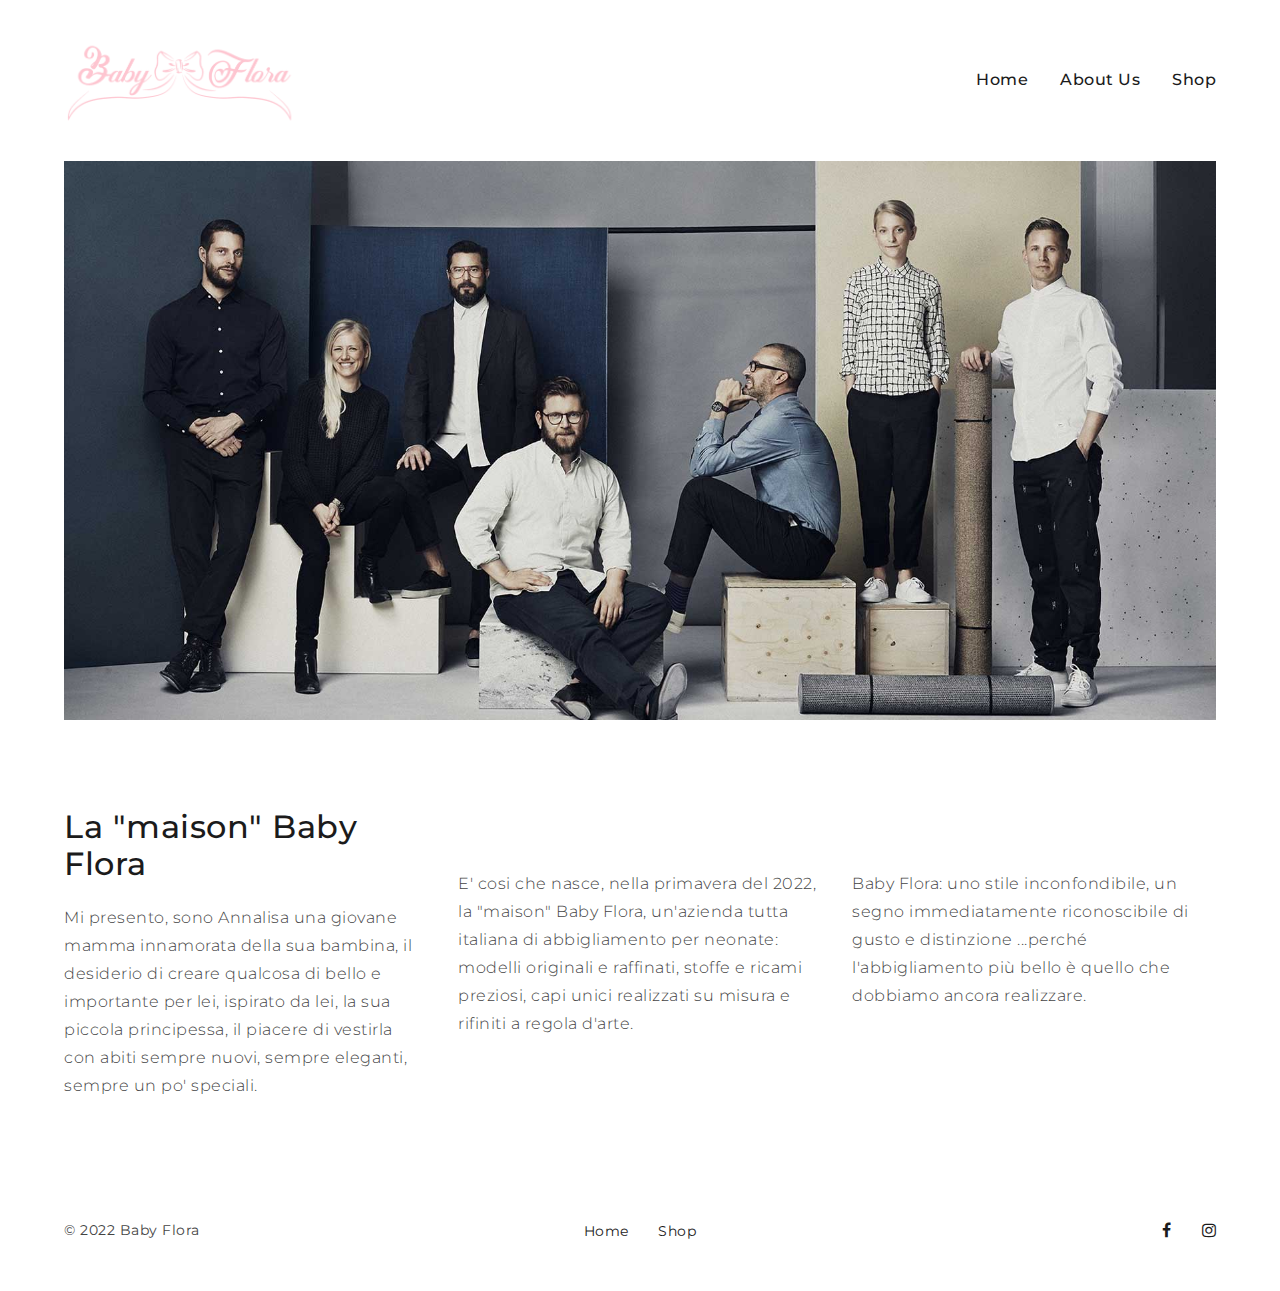
==== about-us.html @ 274b5048 "website first load" ====
<!DOCTYPE html>
<html lang="en">


<head>
      <meta charset="utf-8">
      <meta http-equiv="X-UA-Compatible" content="IE=edge">
      <meta name="viewport" content="width=device-width, initial-scale=1">
      <meta name="description" content="">
      <meta name="author" content="">

      <link rel="shortcut icon" href="images/favicon.ico">
      <title>Baby Flora - Prodotti fatti a mano per la tua bambina </title>

      <link href="https://fonts.googleapis.com/css?family=Montserrat:300,400,500" rel="stylesheet">

      <link href="css/font-awesome.min.css" rel="stylesheet">

      <link href="css/bootstrap.css" rel="stylesheet">

      <link href="css/style.css" rel="stylesheet">

      <link href="css/aos.css" rel="stylesheet">

      <!--[if lt IE 9]>
      <script src="https://oss.maxcdn.com/libs/html5shiv/3.7.0/html5shiv.js"></script>
      <script src="https://oss.maxcdn.com/libs/respond.js/1.4.2/respond.min.js"></script>
      <![endif]-->
</head>

<body>
      <div id="main-content" class="m-scene">

            <nav class="navbar navbar-toggleable-md px-5-percent">
                  <div class="full-width-container">
                        <button class="navbar-toggler navbar-toggler-right hamburger-menu-btn ml-auto" type="button"
                              data-toggle="collapse" data-target="#navbarNavDropdown" aria-controls="navbarNavDropdown"
                              aria-expanded="false" aria-label="Toggle navigation">
                              <span>toggle menu</span>
                        </button>
                        <a class="navbar-brand" href="index.html">
                              <img src="images/logo.png" width="300" height="auto" alt="Logo">
                        </a>
                        <div class="collapse navbar-collapse" id="navbarNavDropdown">
                              <ul class="navbar-nav ml-auto">
                                    <li class="active">
                                          <a class="toggle" href="index.html" data-toggle="dropdown">Home</a>

                                    </li>
                                    <li>
                                          <a class="toggle" href="about-us.html" data-toggle="dropdown">About Us</a>

                                    </li>

                                    <li>
                                          <a class="toggle" href="shop-full-width.html" data-toggle="dropdown">Shop</a>

                                    </li>

                              </ul>
                        </div>
                  </div>
            </nav>

            <div class="page-container scene-main scene-main--fade_In">

                  <div class="fluid-container px-5-percent">
                        <div class="mb_80">
                              <img src="images/image-credit-nendo-10.jpg" alt="slider">
                        </div>
                  </div>
                  <div class="fluid-container px-5-percent">
                        <div class="row mb_50">
                              <div class="col-sm-4">
                                    <h2>La "maison" Baby Flora</h2>
                                    <p>
                                          Mi presento, sono Annalisa una giovane mamma innamorata della sua bambina, il
                                          desiderio di creare qualcosa di bello e importante per lei, ispirato da lei,
                                          la sua
                                          piccola principessa, il piacere di vestirla con abiti sempre nuovi, sempre
                                          eleganti,
                                          sempre un po' speciali.

                                    </p>
                              </div>
                              <div class="col-sm-4 mt_60">
                                    <p class="mt_10">
                                          E' cosi che nasce, nella primavera del 2022, la "maison" Baby Flora,
                                          un'azienda
                                          tutta italiana di abbigliamento per neonate: modelli originali e raffinati,
                                          stoffe e
                                          ricami preziosi, capi unici realizzati su misura e rifiniti a regola d'arte.
                                    </p>
                              </div>
                              <div class="col-sm-4 mt_60">
                                    <img src="images/image-credit-nendo-11.jpg" alt="">
                                    <p class="mt_10">
                                          Baby Flora: uno stile inconfondibile, un segno immediatamente riconoscibile di
                                          gusto e distinzione
                                          ...perché l'abbigliamento più bello è quello che dobbiamo ancora realizzare.                                    </p>
                              </div>
                        </div>

                  </div>

                  <div class="px-5-percent">
                        <footer>
                              <div class="footer_container">
                                    <div class="fluid-container">
                                          <div class="row align-items-center">
                                                <div class="col-lg-4">
                                                      <p>
                                                            © 2022 Baby Flora
                                                      </p>
                                                </div>
                                                <div class="col-lg-4">
                                                      <ul class="footer_nav align-center">
                                                            <li>
                                                                  <a href="index.html" target="blank"
                                                                        title="portfolio">Home</a>
                                                            </li>
                                                            <li>
                                                                  <a href="shop-full-width.html" target="blank"
                                                                        title="shop">Shop</a>
                                                            </li>
                                                      </ul>
                                                </div>
                                                <div class="col-lg-4 align-right">
                                                      <ul class="list-inline">
                                                            <li>
                                                                  <a href="https://www.facebook.com/energeticthemes">
                                                                        <i class="fa fa-facebook"
                                                                              aria-hidden="true"></i>
                                                                  </a>
                                                            </li>
                                                            <li>
                                                                  <a href="https://instagram.com/energeticthemes">
                                                                        <i class="fa fa-instagram"
                                                                              aria-hidden="true"></i>
                                                                  </a>
                                                            </li>
                                                      </ul>
                                                </div>
                                          </div>
                                    </div>
                              </div>
                        </footer>
                  </div>
            </div>
      </div>


      <script type="text/javascript" src="js/jquery.min.js"></script>
      <script src="js/bootstrap.min.js"></script>
      <script type="text/javascript" src="js/plugins.min.js"></script>
      <script type="text/javascript" src="js/jquery.smoothState.min.js"></script>
      <script type="text/javascript" src="js/main.js"></script>
</body>


</html>
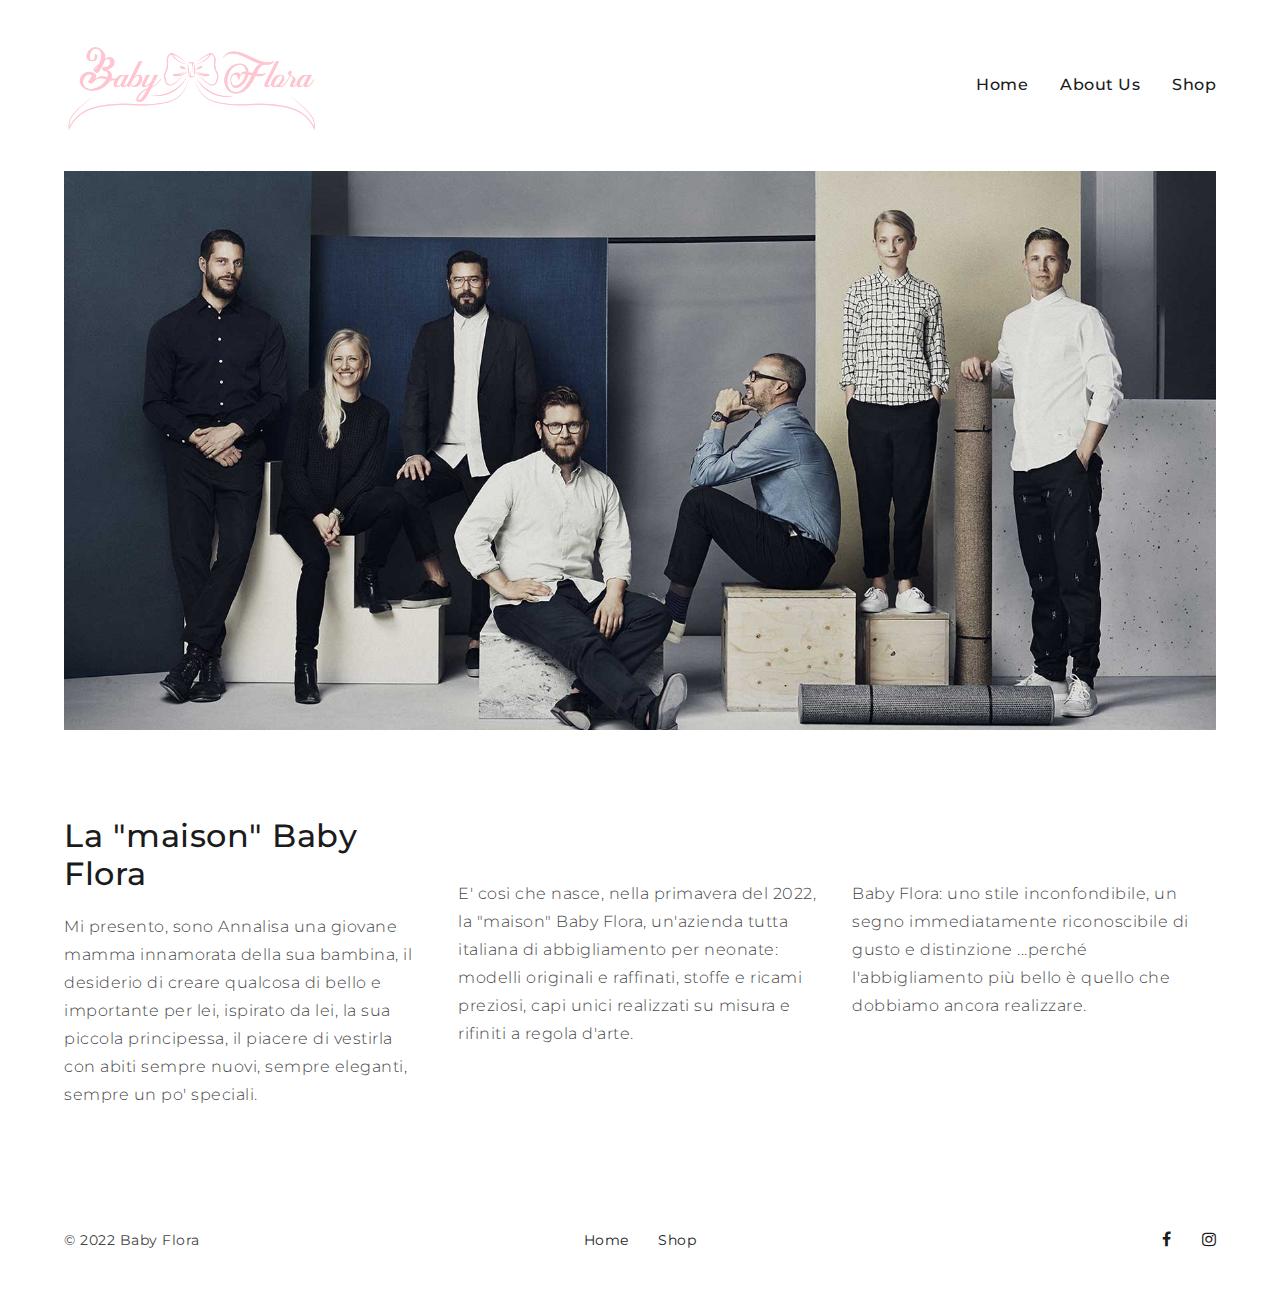
==== commit 5c05c56e: "WA FORM" ====
--- a/about-us.html
+++ b/about-us.html
@@ -39,7 +39,7 @@
                               <span>toggle menu</span>
                         </button>
                         <a class="navbar-brand" href="index.html">
-                              <img src="images/logo.png" width="300" height="auto" alt="Logo">
+                              <img src="images/logo.png" width="50%" height="auto" alt="Logo">
                         </a>
                         <div class="collapse navbar-collapse" id="navbarNavDropdown">
                               <ul class="navbar-nav ml-auto">
@@ -128,13 +128,13 @@
                                                 <div class="col-lg-4 align-right">
                                                       <ul class="list-inline">
                                                             <li>
-                                                                  <a href="https://www.facebook.com/energeticthemes">
+                                                                  <a href="https://www.facebook.com/#">
                                                                         <i class="fa fa-facebook"
                                                                               aria-hidden="true"></i>
                                                                   </a>
                                                             </li>
                                                             <li>
-                                                                  <a href="https://instagram.com/energeticthemes">
+                                                                  <a href="https://instagram.com/#">
                                                                         <i class="fa fa-instagram"
                                                                               aria-hidden="true"></i>
                                                                   </a>
--- a/css/style.css
+++ b/css/style.css
@@ -2,7 +2,7 @@
 * Profound - Multi-Concept Template for Creative Agencies and Freelancers
 * Version: 1.0
 * Last change:  15/8/17
-* http://www.energeticthemes.com/templates/profound/index.html
+* http://www.#/templates/profound/index.html
 * DATE: 15/8/17
 
 1 - BASE 
@@ -948,8 +948,8 @@
     overflow: hidden;
     margin: 0;
     padding: 0;
-    width: 30px;
-    height: 30px;
+    width: 40px;
+    height: 40px;
     font-size: 0;
     text-indent: -9999px;
     box-shadow: none;
@@ -990,7 +990,7 @@
 .hamburger-menu-btn span {
     display: block;
     position: absolute;
-    top: 5px;
+    top: 25px;
     left: 5px;
     right: 5px;
     height: 1px;
@@ -1911,7 +1911,7 @@
     overflow: hidden;
     position: relative;
     background: #f3f3f3;
-    background-image: url(https://energeticthemes.com/templates/shopmade/images/pattern1.png);
+    background-image: url(https://#/templates/shopmade/images/pattern1.png);
 }
 
 .multi-default-carousel .multi-work-title h3 {
@@ -4493,7 +4493,7 @@
     height: auto;
     -webkit-transform: translateX(-50%) translateY(-50%);
     transform: translateX(-50%) translateY(-50%);
-    background: url(https://energeticthemes.com/templates/shopmade/images/Busy-People.jpg) no-repeat;
+    background: url(https://#/templates/shopmade/images/Busy-People.jpg) no-repeat;
     background-size: cover;
     z-index: -100;
 }
@@ -4843,7 +4843,7 @@
     top: 50%;
     margin-left: -40px;
     margin-top: -40px;
-    background: url("https://energeticthemes.com/templates/shopmade/css/owl.video.play.png") no-repeat;
+    background: url("https://#/templates/shopmade/css/owl.video.play.png") no-repeat;
     cursor: pointer;
     z-index: 1;
     -webkit-backface-visibility: hidden;
@@ -6897,7 +6897,7 @@
     left: 0;
     width: 100%;
     height: 100%;
-    background: url(https://energeticthemes.com/templates/shopmade/img/triangle.svg) no-repeat center center;
+    background: url(https://#/templates/shopmade/img/triangle.svg) no-repeat center center;
     background-size: 100% 100%;
     content: '';
     -webkit-transition: opacity 0.45s, -webkit-transform 0.45s;
@@ -7942,14 +7942,14 @@
 }
 
 .bg-img-7 {
-    background: url(https://energeticthemes.com/templates/shopmade/images/11.jpg);
+    background: url(https://#/templates/shopmade/images/11.jpg);
     background-position: center center;
     background-size: cover;
     background-repeat: no-repeat;
 }
 
 .bg-img-8 {
-    background: url(https://energeticthemes.com/templates/shopmade/images/16.jpg);
+    background: url(https://#/templates/shopmade/images/16.jpg);
     background-position: center center;
     background-size: cover;
     background-repeat: no-repeat;
@@ -7984,47 +7984,47 @@
 }
 
 .bg-img-13 {
-    background: url(https://energeticthemes.com/templates/shopmade/images/26.jpg);
+    background: url(https://#/templates/shopmade/images/26.jpg);
     background-position: center center;
     background-size: cover;
     background-repeat: no-repeat;
 }
 
 .bg-img-14 {
-    background: url(https://energeticthemes.com/templates/shopmade/images/27.jpg);
+    background: url(https://#/templates/shopmade/images/27.jpg);
     background-position: center center;
     background-size: cover;
     background-repeat: no-repeat;
 }
 
 .bg-img-15 {
-    background-image: url(https://energeticthemes.com/templates/shopmade/images/pattern1.png);
+    background-image: url(https://#/templates/shopmade/images/pattern1.png);
 }
 
 .bg-img-16 {
-    background: url(https://energeticthemes.com/templates/shopmade/images/34.jpg);
+    background: url(https://#/templates/shopmade/images/34.jpg);
     background-position: center center;
     background-size: cover;
     background-repeat: no-repeat;
 }
 
 .bg-img-17 {
-    background: url(https://energeticthemes.com/templates/shopmade/images/61.jpg);
+    background: url(https://#/templates/shopmade/images/61.jpg);
     background-position: center center;
     background-size: cover;
     background-repeat: no-repeat;
 }
 
 .bg-img-18 {
-    background-image: url(https://energeticthemes.com/templates/shopmade/images/62.jpg);
+    background-image: url(https://#/templates/shopmade/images/62.jpg);
 }
 
 .bg-img-19 {
-    background-image: url(https://energeticthemes.com/templates/shopmade/images/63.jpg);
+    background-image: url(https://#/templates/shopmade/images/63.jpg);
 }
 
 .bg-img-20 {
-    background-image: url(https://energeticthemes.com/templates/shopmade/images/64.jpg);
+    background-image: url(https://#/templates/shopmade/images/64.jpg);
 }
 
 .bg-img-21 {
@@ -8035,15 +8035,15 @@
 }
 
 .bg-img-22 {
-    background-image: url(https://energeticthemes.com/templates/shopmade/images/66.jpg);
+    background-image: url(https://#/templates/shopmade/images/66.jpg);
 }
 
 .bg-img-23 {
-    background-image: url(https://energeticthemes.com/templates/shopmade/images/67.jpg);
+    background-image: url(https://#/templates/shopmade/images/67.jpg);
 }
 
 .bg-img-24 {
-    background: url(https://energeticthemes.com/templates/shopmade/images/68.png);
+    background: url(https://#/templates/shopmade/images/68.png);
     background-position: center center;
     background-size: cover;
     background-repeat: no-repeat;
@@ -8071,42 +8071,42 @@
 }
 
 .bg-img-28 {
-    background: url(https://energeticthemes.com/templates/shopmade/images/70.jpg);
+    background: url(https://#/templates/shopmade/images/70.jpg);
     background-position: center center;
     background-size: cover;
     background-repeat: no-repeat;
 }
 
 .bg-img-29 {
-    background: url(https://energeticthemes.com/templates/shopmade/images/72.jpg);
+    background: url(https://#/templates/shopmade/images/72.jpg);
     background-position: center center;
     background-size: cover;
     background-repeat: no-repeat;
 }
 
 .bg-img-30 {
-    background: url(https://energeticthemes.com/templates/shopmade/images/pages/1.png);
+    background: url(https://#/templates/shopmade/images/pages/1.png);
     background-position: center center;
     background-size: cover;
     background-repeat: no-repeat;
 }
 
 .bg-img-31 {
-    background: url(https://energeticthemes.com/templates/shopmade/images/pages/2.png);
+    background: url(https://#/templates/shopmade/images/pages/2.png);
     background-position: center center;
     background-size: cover;
     background-repeat: no-repeat;
 }
 
 .bg-img-32 {
-    background: url(https://energeticthemes.com/templates/shopmade/images/pages/3.png);
+    background: url(https://#/templates/shopmade/images/pages/3.png);
     background-position: center center;
     background-size: cover;
     background-repeat: no-repeat;
 }
 
 .bg-img-33 {
-    background: url(https://energeticthemes.com/templates/shopmade/images/pages/4.png);
+    background: url(https://#/templates/shopmade/images/pages/4.png);
     background-position: center center;
     background-size: cover;
     background-repeat: no-repeat;
@@ -8119,7 +8119,7 @@
 }
 
 .bg-pattern-2 {
-    background-image: url(https://energeticthemes.com/templates/shopmade/images/pattern2.png);
+    background-image: url(https://#/templates/shopmade/images/pattern2.png);
 }
 
 
@@ -8134,64 +8134,64 @@
 }
 
 .home_1_about_video {
-    background: url(https://energeticthemes.com/templates/shopmade/images/h1/5.png);
+    background: url(https://#/templates/shopmade/images/h1/5.png);
     background-size: cover;
     margin: 120px 0 60px 0;
     padding: 0 0 80px 0;
 }
 
 .home_1_about_video_bg {
-    background: url(https://energeticthemes.com/templates/shopmade/images/h1/4.jpg);
+    background: url(https://#/templates/shopmade/images/h1/4.jpg);
     background-position: center center;
     background-size: cover;
     padding: 230px 0;
 }
 
 .home-2-about-img-bg-container {
-    background: url(https://energeticthemes.com/templates/shopmade/images/h2/1.jpg);
+    background: url(https://#/templates/shopmade/images/h2/1.jpg);
     background-size: cover;
     background-position: center center;
 }
 
 .home-4-hero-container {
-    background: url(https://energeticthemes.com/templates/shopmade/images/h4/1.jpg);
+    background: url(https://#/templates/shopmade/images/h4/1.jpg);
     background-size: cover;
     background-position: center center;
 }
 
 .home-7-about-bg {
-    background: url(https://energeticthemes.com/templates/shopmade/images/h7/1.jpg);
+    background: url(https://#/templates/shopmade/images/h7/1.jpg);
     background-size: cover;
     background-position: center center;
 }
 
 .home-9-about-cont {
-    background: url(https://energeticthemes.com/templates/shopmade/images/h9/1.jpg);
+    background: url(https://#/templates/shopmade/images/h9/1.jpg);
     background-size: cover;
     background-position: center center;
 }
 
 .home-11-hero-container {
-    background: url(https://energeticthemes.com/templates/shopmade/images/h11/4.png);
+    background: url(https://#/templates/shopmade/images/h11/4.png);
     background-size: cover;
     background-position: center center;
 }
 
 .product-features-h11-container {
-    background: url(https://energeticthemes.com/templates/shopmade/images/h11/5.png);
+    background: url(https://#/templates/shopmade/images/h11/5.png);
     background-position: center center;
     background-size: cover;
     padding: 60px 0;
 }
 
 .about_us_container_bg {
-    background: url(https://energeticthemes.com/templates/shopmade/images/pages/bg1.jpg);
+    background: url(https://#/templates/shopmade/images/pages/bg1.jpg);
     background-size: cover;
     background-position: center center;
 }
 
 .page-about-us-2-main-bg {
-    background: url(https://energeticthemes.com/templates/shopmade/images/pages/2.png);
+    background: url(https://#/templates/shopmade/images/pages/2.png);
     background-size: cover;
     background-position: center center;
 }
@@ -8201,7 +8201,7 @@
 }
 
 .page-about-us-2-story-container {
-    background: url(https://energeticthemes.com/templates/shopmade/images/pages/3.png);
+    background: url(https://#/templates/shopmade/images/pages/3.png);
     background-position: center center;
     background-size: cover;
     margin: 40px 0 0 0;
@@ -8209,7 +8209,7 @@
 }
 
 .page-about-us-2-story-container-2 {
-    background: url(https://energeticthemes.com/templates/shopmade/images/pages/4.png);
+    background: url(https://#/templates/shopmade/images/pages/4.png);
     background-position: center center;
     background-size: cover;
     margin: 40px 0 0 0;
@@ -8239,7 +8239,7 @@
 }
 
 .portfolio_bg {
-    background: url(https://energeticthemes.com/templates/shopmade/images/p8.jpg);
+    background: url(https://#/templates/shopmade/images/p8.jpg);
 }
 
 .p_right_left_10 {
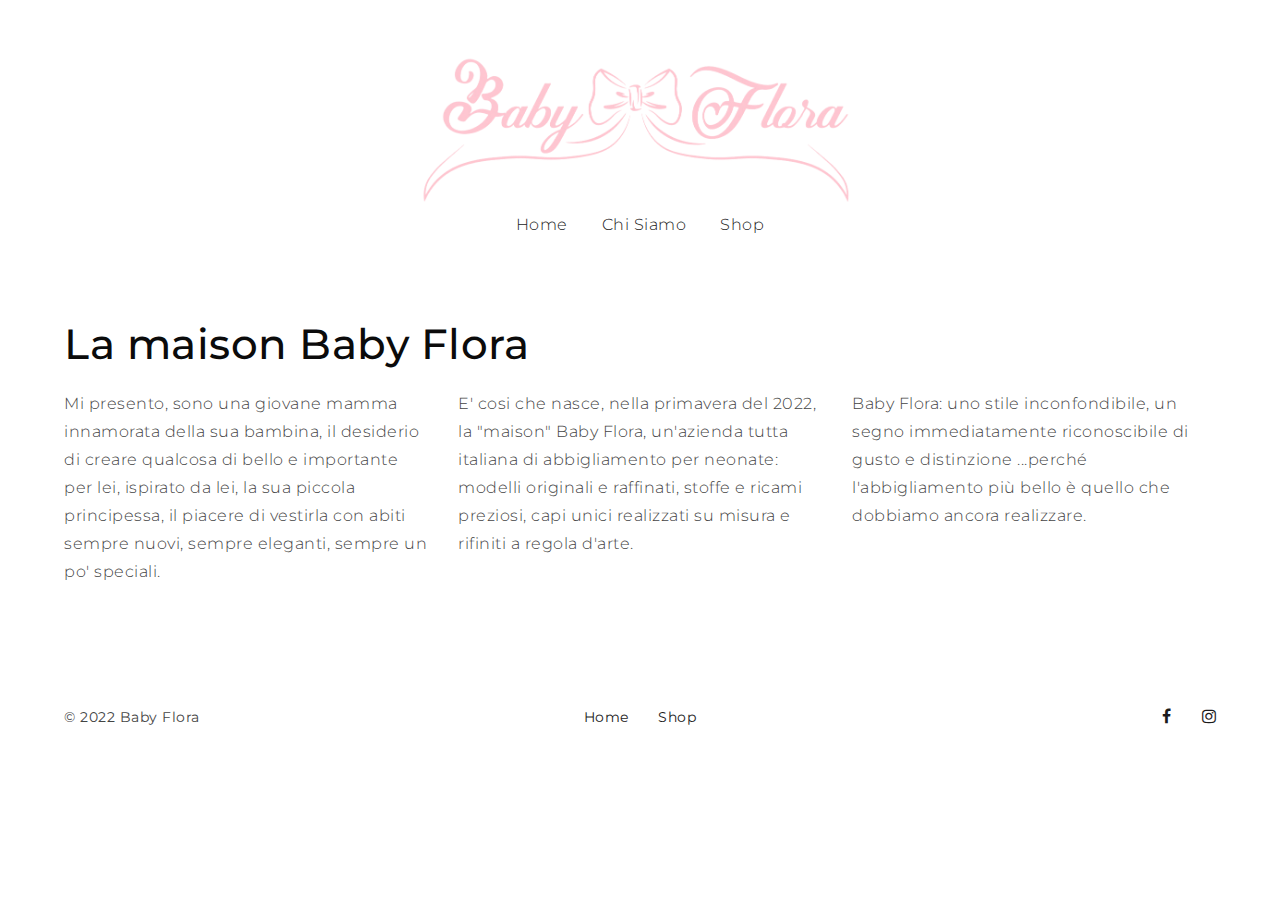
==== commit 1fee043f: "update" ====
--- a/about-us.html
+++ b/about-us.html
@@ -31,50 +31,52 @@
 <body>
       <div id="main-content" class="m-scene">
 
-            <nav class="navbar navbar-toggleable-md px-5-percent">
-                  <div class="full-width-container">
-                        <button class="navbar-toggler navbar-toggler-right hamburger-menu-btn ml-auto" type="button"
-                              data-toggle="collapse" data-target="#navbarNavDropdown" aria-controls="navbarNavDropdown"
-                              aria-expanded="false" aria-label="Toggle navigation">
-                              <span>toggle menu</span>
-                        </button>
-                        <a class="navbar-brand" href="index.html">
-                              <img src="images/logo.png" width="50%" height="auto" alt="Logo">
-                        </a>
-                        <div class="collapse navbar-collapse" id="navbarNavDropdown">
-                              <ul class="navbar-nav ml-auto">
-                                    <li class="active">
-                                          <a class="toggle" href="index.html" data-toggle="dropdown">Home</a>
+            <div id="main-content" class="m-scene">
 
-                                    </li>
-                                    <li>
-                                          <a class="toggle" href="about-us.html" data-toggle="dropdown">About Us</a>
 
-                                    </li>
 
-                                    <li>
-                                          <a class="toggle" href="shop-full-width.html" data-toggle="dropdown">Shop</a>
-
-                                    </li>
-
-                              </ul>
-                        </div>
-                  </div>
-            </nav>
-
-            <div class="page-container scene-main scene-main--fade_In">
-
-                  <div class="fluid-container px-5-percent">
+                  <div class="page-container scene-main scene-main--fade_In">
+                        <div class="row  mt_40 align-center mx-5-percent">
+                              <div class="col-md-12"> 
+                                    <a href="index.html">
+                                          
+                                          <img src="images/logo.png" style=" display: block;
+                                          margin-left: auto;
+                                          margin-right: auto;
+                                         width: 40%; min-width: 300px" alt="Logo"></a></div></div>
+                                          <ul class="list-inline align-center">
+                                                <li class="active">
+                                                      <a class="toggle" href="index.html" data-toggle="dropdown">Home</a>
+      
+                                                </li>
+                                                <li>
+                                                      <a class="toggle" href="about-us.html" data-toggle="dropdown">Chi Siamo</a>
+      
+                                                </li>
+      
+                                                <li>
+                                                      <a class="toggle" href="shop-full-width.html"
+                                                            data-toggle="dropdown">Shop</a>
+      
+                                                </li>
+      
+                                          </ul>
+                  
+                <!--  <div class="fluid-container px-5-percent">
                         <div class="mb_80">
                               <img src="images/image-credit-nendo-10.jpg" alt="slider">
                         </div>
-                  </div>
-                  <div class="fluid-container px-5-percent">
+                  </div> -->
+                  <div class="fluid-container px-5-percent mt_80">
+                        <div class="hero_title hero_title_small">
+                              <h1>La maison Baby Flora</h1>
+                              </div>
                         <div class="row mb_50">
+                              
                               <div class="col-sm-4">
-                                    <h2>La "maison" Baby Flora</h2>
+                                    
                                     <p>
-                                          Mi presento, sono Annalisa una giovane mamma innamorata della sua bambina, il
+                                          Mi presento, sono una giovane mamma innamorata della sua bambina, il
                                           desiderio di creare qualcosa di bello e importante per lei, ispirato da lei,
                                           la sua
                                           piccola principessa, il piacere di vestirla con abiti sempre nuovi, sempre
@@ -83,8 +85,9 @@
 
                                     </p>
                               </div>
-                              <div class="col-sm-4 mt_60">
-                                    <p class="mt_10">
+                              
+                              <div class="col-sm-4 ">
+                                    <p  >
                                           E' cosi che nasce, nella primavera del 2022, la "maison" Baby Flora,
                                           un'azienda
                                           tutta italiana di abbigliamento per neonate: modelli originali e raffinati,
@@ -92,9 +95,9 @@
                                           ricami preziosi, capi unici realizzati su misura e rifiniti a regola d'arte.
                                     </p>
                               </div>
-                              <div class="col-sm-4 mt_60">
+                              <div class="col-sm-4 ">
                                     <img src="images/image-credit-nendo-11.jpg" alt="">
-                                    <p class="mt_10">
+                                    <p  >
                                           Baby Flora: uno stile inconfondibile, un segno immediatamente riconoscibile di
                                           gusto e distinzione
                                           ...perché l'abbigliamento più bello è quello che dobbiamo ancora realizzare.                                    </p>
